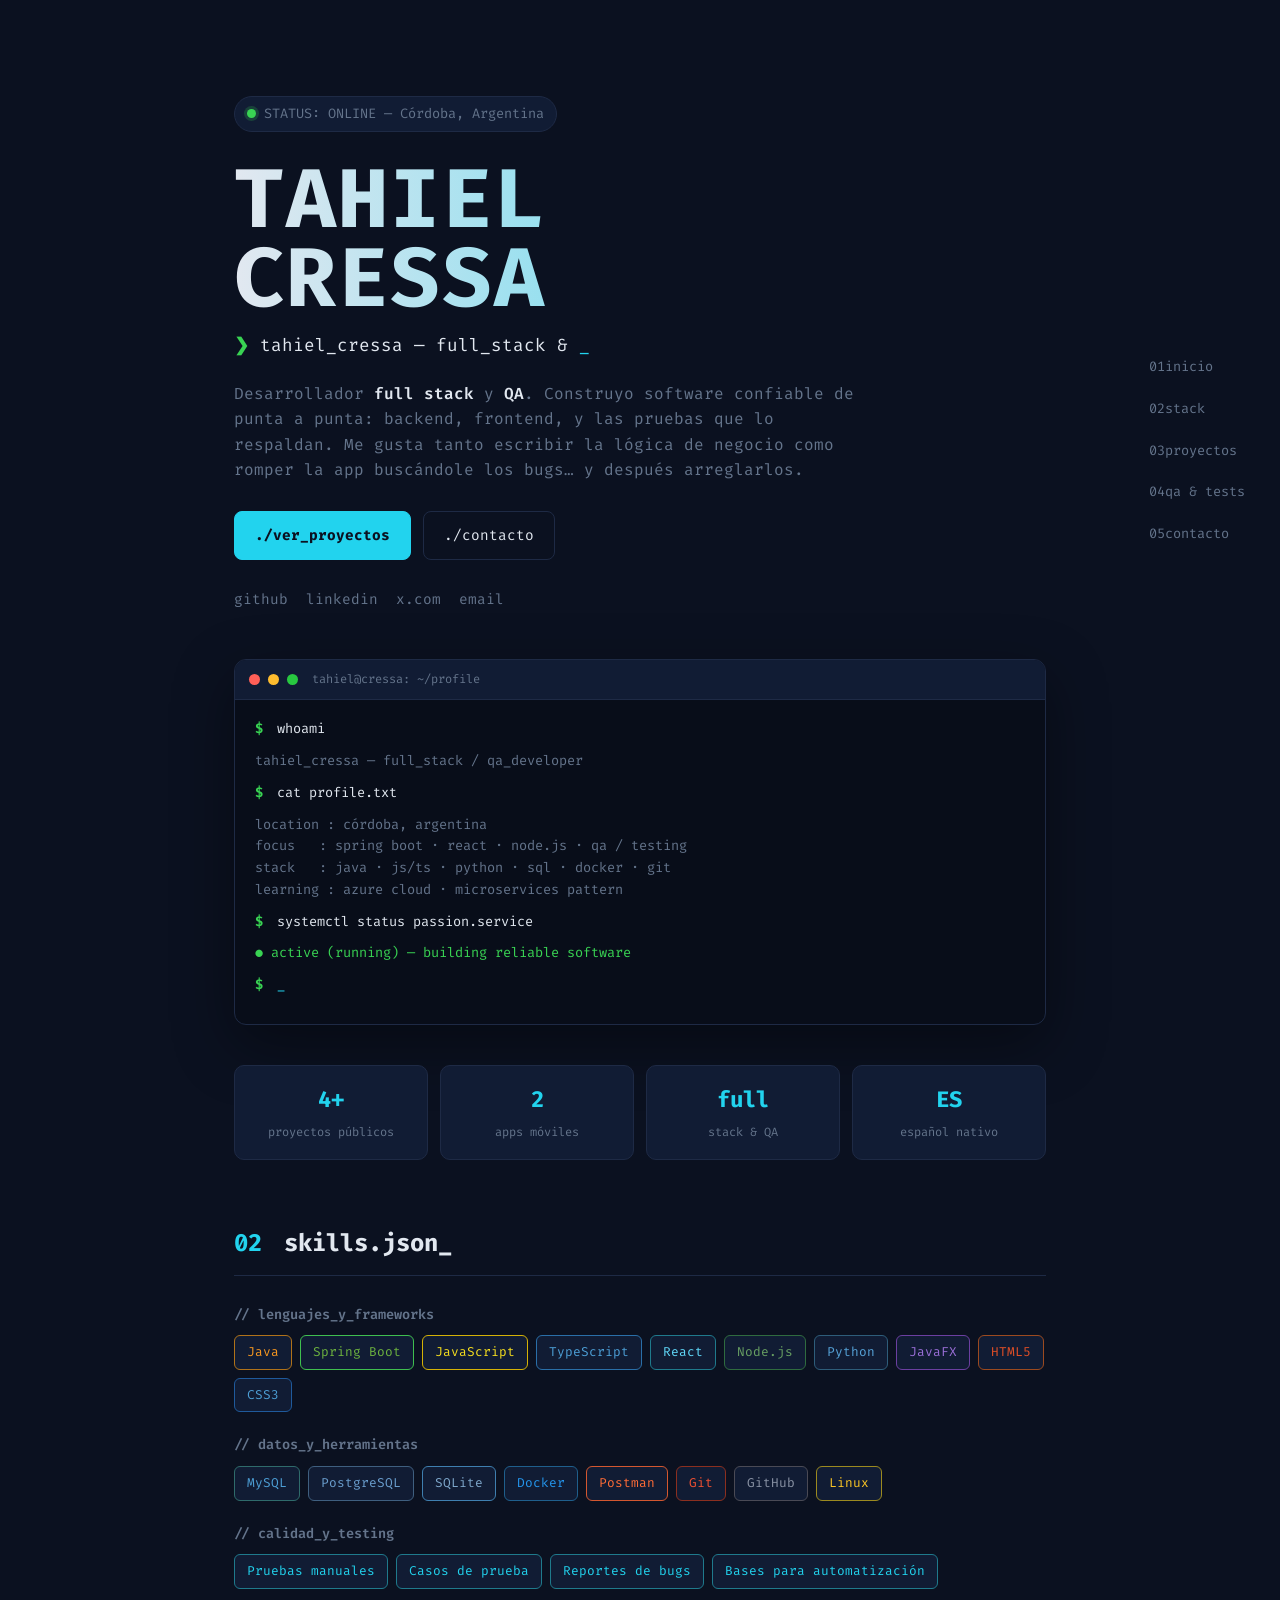
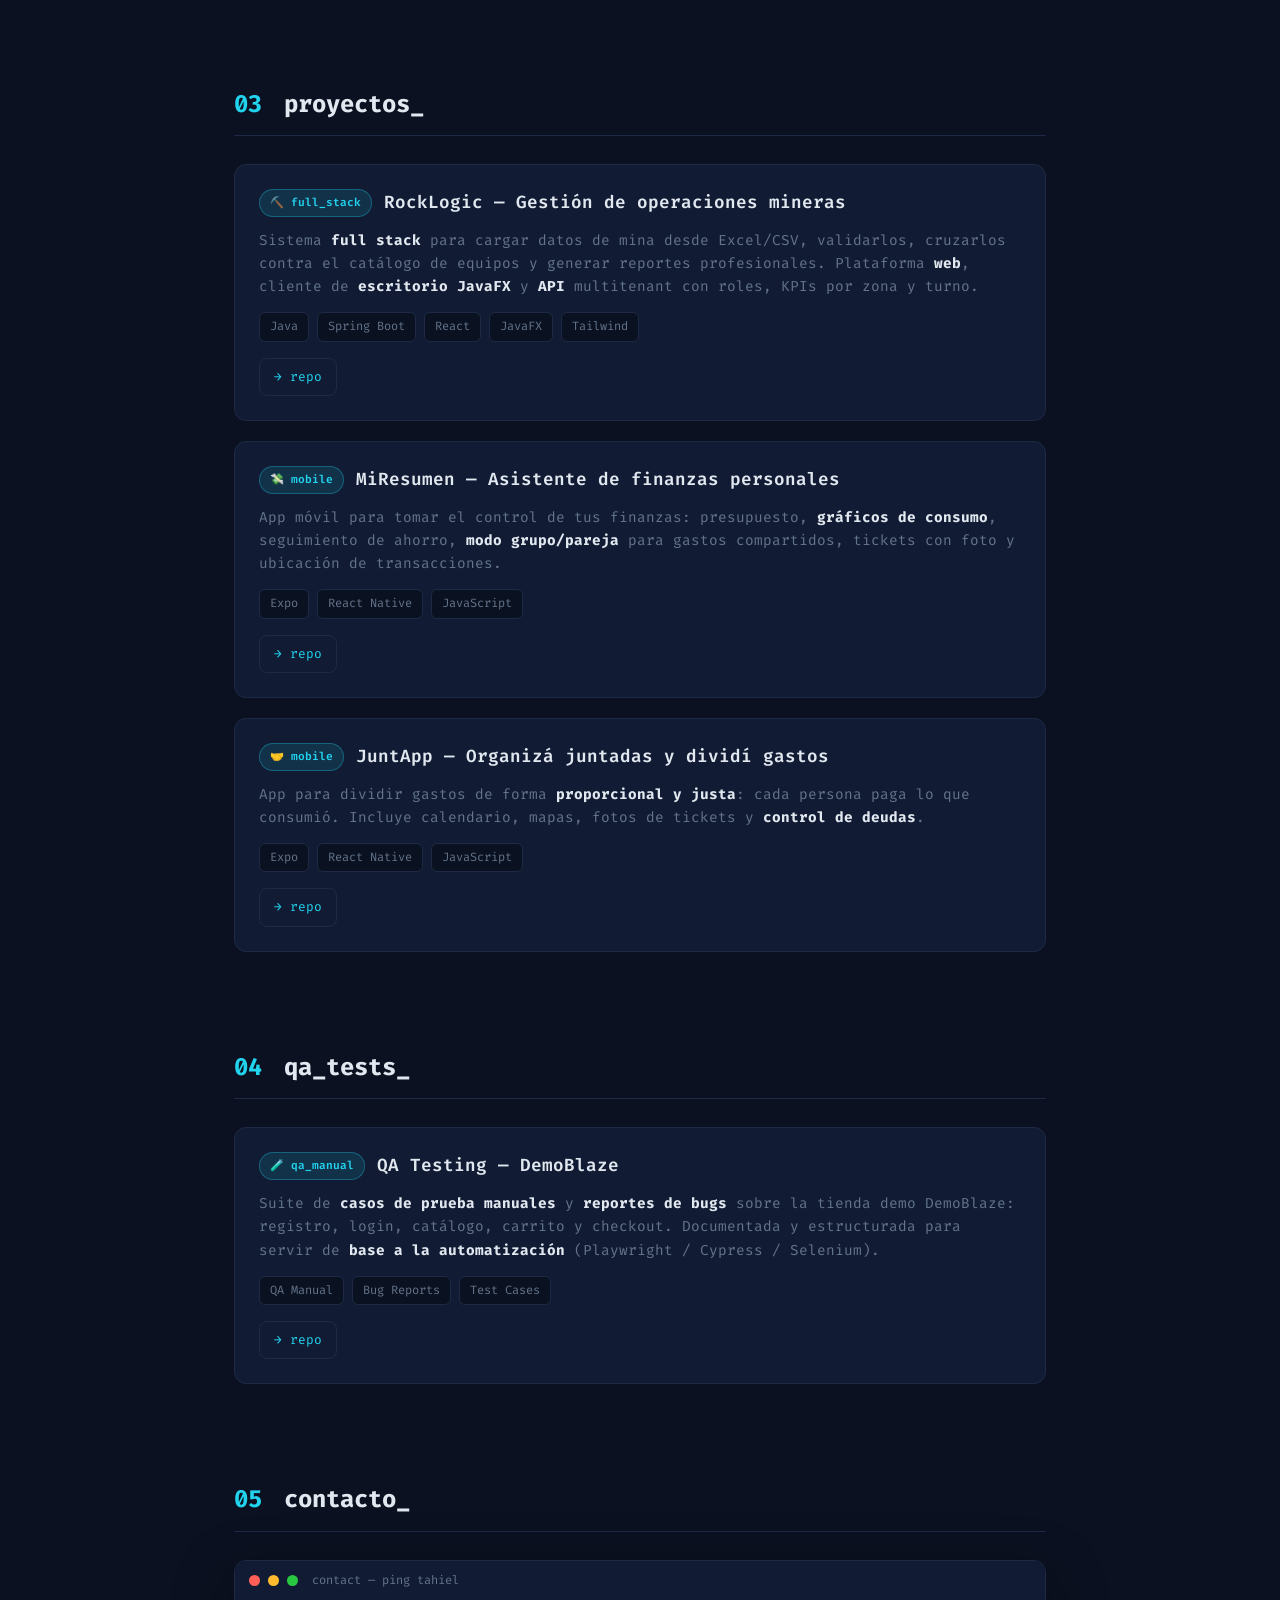
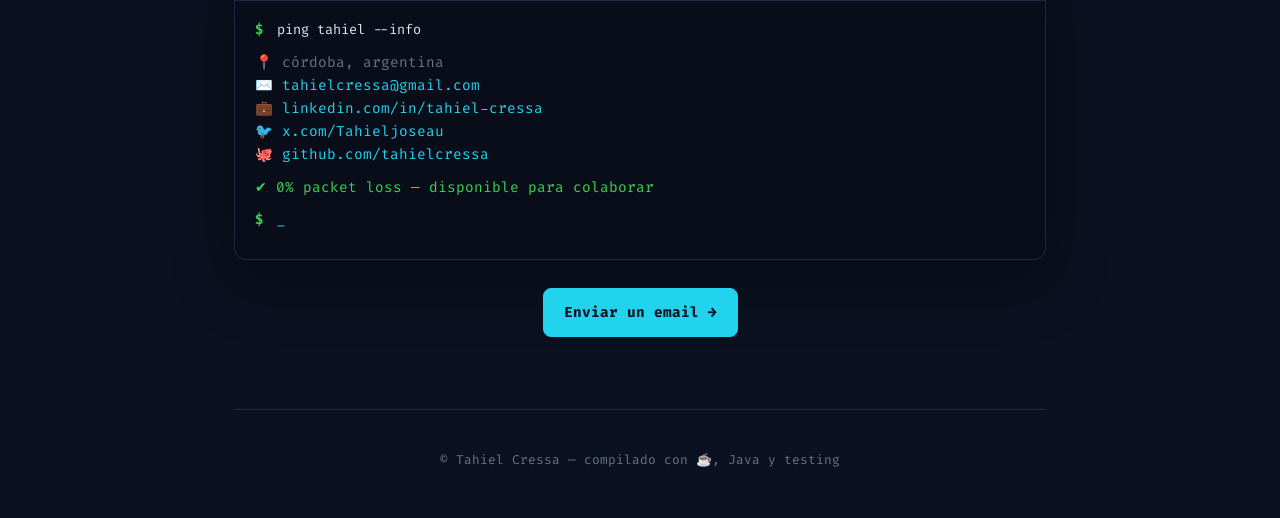
==== index.html @ 345ec2fe "Portafolio inicial - Tahiel Cressa" ====
<!DOCTYPE html>
<html lang="es">
<head>
  <meta charset="UTF-8" />
  <meta name="viewport" content="width=device-width, initial-scale=1.0" />
  <title>Tahiel Cressa — Full Stack & QA Developer</title>
  <meta name="description" content="Portafolio de Tahiel Cressa: desarrollador full stack y QA desde Córdoba, Argentina." />
  <link rel="preconnect" href="https://fonts.googleapis.com" />
  <link rel="preconnect" href="https://fonts.gstatic.com" crossorigin />
  <link href="https://fonts.googleapis.com/css2?family=Fira+Code:wght@400;500;600;700&family=Inter:wght@400;500;600;700;800&display=swap" rel="stylesheet" />
  <link rel="stylesheet" href="style.css" />
</head>
<body>

  <a class="skip-link" href="#proyectos">Ir a proyectos</a>

  <header class="sidebar">
    <nav class="nav" aria-label="Navegación principal">
      <a href="#inicio" class="nav-link">01<span>inicio</span></a>
      <a href="#acerca" class="nav-link">02<span>stack</span></a>
      <a href="#proyectos" class="nav-link">03<span>proyectos</span></a>
      <a href="#qa" class="nav-link">04<span>qa & tests</span></a>
      <a href="#contacto" class="nav-link">05<span>contacto</span></a>
    </nav>
  </header>

  <main class="content">

    <!-- ============ HERO ============ -->
    <section id="inicio" class="hero">
      <p class="status-line">
        <span class="dot"></span> STATUS: ONLINE — Córdoba, Argentina
      </p>

      <h1 class="name">TAHIEL<br />CRESSA</h1>
      <p class="subtitle">
        <span class="prompt">❯</span> <span id="typed"></span><span class="cursor">_</span>
      </p>

      <p class="intro">
        Desarrollador <strong>full stack</strong> y <strong>QA</strong>. Construyo software confiable de
        punta a punta: backend, frontend, y las pruebas que lo respaldan. Me gusta tanto escribir la
        lógica de negocio como romper la app buscándole los bugs… y después arreglarlos.
      </p>

      <div class="cta">
        <a class="btn btn-primary" href="#proyectos">./ver_proyectos</a>
        <a class="btn btn-ghost" href="#contacto">./contacto</a>
      </div>

      <div class="social">
        <a href="https://github.com/tahielcressa" target="_blank" rel="noopener" aria-label="GitHub">github</a>
        <a href="https://www.linkedin.com/in/tahiel-cressa-9344aa1b0/" target="_blank" rel="noopener" aria-label="LinkedIn">linkedin</a>
        <a href="https://x.com/Tahieljoseau" target="_blank" rel="noopener" aria-label="X">x.com</a>
        <a href="mailto:tahielcressa@gmail.com" aria-label="Email">email</a>
      </div>
    </section>

    <!-- ============ TERMINAL ============ -->
    <section class="terminal" aria-label="Terminal">
      <div class="term-bar">
        <span class="term-dot red"></span>
        <span class="term-dot yellow"></span>
        <span class="term-dot green"></span>
        <span class="term-title">tahiel@cressa: ~/profile</span>
      </div>
      <div class="term-body">
        <p><span class="term-c">$</span> whoami</p>
        <p class="term-out">tahiel_cressa — full_stack / qa_developer</p>
        <p><span class="term-c">$</span> cat profile.txt</p>
        <p class="term-out">location : córdoba, argentina<br>
        focus&nbsp;&nbsp;&nbsp;: spring boot · react · node.js · qa / testing<br>
        stack&nbsp;&nbsp;&nbsp;: java · js/ts · python · sql · docker · git<br>
        learning : azure cloud · microservices pattern</p>
        <p><span class="term-c">$</span> systemctl status passion.service</p>
        <p class="term-out term-green">● active (running) — building reliable software</p>
        <p><span class="term-c">$</span> <span class="cursor">_</span></p>
      </div>
    </section>

    <!-- ============ STATS ============ -->
    <section class="chips" aria-label="Datos rápidos">
      <div class="chip"><strong>4+</strong><span>proyectos públicos</span></div>
      <div class="chip"><strong>2</strong><span>apps móviles</span></div>
      <div class="chip"><strong>full</strong><span>stack & QA</span></div>
      <div class="chip"><strong>ES</strong><span>español nativo</span></div>
    </section>

    <!-- ============ STACK ============ -->
    <section id="acerca" class="section">
      <h2 class="section-title"><span class="num">02</span> skills.json_</h2>

      <h3 class="sub-title">// lenguajes_y_frameworks</h3>
      <div class="tags">
        <span class="tag t-java">Java</span>
        <span class="tag t-spring">Spring Boot</span>
        <span class="tag t-js">JavaScript</span>
        <span class="tag t-ts">TypeScript</span>
        <span class="tag t-react">React</span>
        <span class="tag t-node">Node.js</span>
        <span class="tag t-python">Python</span>
        <span class="tag t-javafx">JavaFX</span>
        <span class="tag t-html">HTML5</span>
        <span class="tag t-css">CSS3</span>
      </div>

      <h3 class="sub-title">// datos_y_herramientas</h3>
      <div class="tags">
        <span class="tag t-mysql">MySQL</span>
        <span class="tag t-postgres">PostgreSQL</span>
        <span class="tag t-sqlite">SQLite</span>
        <span class="tag t-docker">Docker</span>
        <span class="tag t-postman">Postman</span>
        <span class="tag t-git">Git</span>
        <span class="tag t-github">GitHub</span>
        <span class="tag t-linux">Linux</span>
      </div>

      <h3 class="sub-title">// calidad_y_testing</h3>
      <div class="tags">
        <span class="tag t-qa">Pruebas manuales</span>
        <span class="tag t-qa">Casos de prueba</span>
        <span class="tag t-qa">Reportes de bugs</span>
        <span class="tag t-qa">Bases para automatización</span>
      </div>
    </section>

    <!-- ============ PROJECTS ============ -->
    <section id="proyectos" class="section">
      <h2 class="section-title"><span class="num">03</span> proyectos_</h2>

      <article class="project">
        <div class="project-head">
          <span class="badge">⛏️ full_stack</span>
          <h3 class="project-name">RockLogic — Gestión de operaciones mineras</h3>
        </div>
        <p class="project-desc">
          Sistema <strong>full stack</strong> para cargar datos de mina desde Excel/CSV, validarlos,
          cruzarlos contra el catálogo de equipos y generar reportes profesionales. Plataforma <strong>web</strong>,
          cliente de <strong>escritorio JavaFX</strong> y <strong>API</strong> multitenant con roles, KPIs por zona y turno.
        </p>
        <div class="project-tech">
          <span>Java</span><span>Spring Boot</span><span>React</span><span>JavaFX</span><span>Tailwind</span>
        </div>
        <a class="btn btn-small" href="https://github.com/tahielcressa/RockLogic" target="_blank" rel="noopener">→ repo</a>
      </article>

      <article class="project">
        <div class="project-head">
          <span class="badge">💸 mobile</span>
          <h3 class="project-name">MiResumen — Asistente de finanzas personales</h3>
        </div>
        <p class="project-desc">
          App móvil para tomar el control de tus finanzas: presupuesto, <strong>gráficos de consumo</strong>,
          seguimiento de ahorro, <strong>modo grupo/pareja</strong> para gastos compartidos, tickets con foto
          y ubicación de transacciones.
        </p>
        <div class="project-tech">
          <span>Expo</span><span>React Native</span><span>JavaScript</span>
        </div>
        <a class="btn btn-small" href="https://github.com/tahielcressa/MiResumen" target="_blank" rel="noopener">→ repo</a>
      </article>

      <article class="project">
        <div class="project-head">
          <span class="badge">🤝 mobile</span>
          <h3 class="project-name">JuntApp — Organizá juntadas y dividí gastos</h3>
        </div>
        <p class="project-desc">
          App para dividir gastos de forma <strong>proporcional y justa</strong>: cada persona paga lo que consumió.
          Incluye calendario, mapas, fotos de tickets y <strong>control de deudas</strong>.
        </p>
        <div class="project-tech">
          <span>Expo</span><span>React Native</span><span>JavaScript</span>
        </div>
        <a class="btn btn-small" href="https://github.com/tahielcressa/JuntApp" target="_blank" rel="noopener">→ repo</a>
      </article>
    </section>

    <!-- ============ QA ============ -->
    <section id="qa" class="section">
      <h2 class="section-title"><span class="num">04</span> qa_tests_</h2>

      <article class="project">
        <div class="project-head">
          <span class="badge">🧪 qa_manual</span>
          <h3 class="project-name">QA Testing — DemoBlaze</h3>
        </div>
        <p class="project-desc">
          Suite de <strong>casos de prueba manuales</strong> y <strong>reportes de bugs</strong> sobre la tienda demo
          DemoBlaze: registro, login, catálogo, carrito y checkout. Documentada y estructurada para servir de
          <strong>base a la automatización</strong> (Playwright / Cypress / Selenium).
        </p>
        <div class="project-tech">
          <span>QA Manual</span><span>Bug Reports</span><span>Test Cases</span>
        </div>
        <a class="btn btn-small" href="https://github.com/tahielcressa/QA-Testing-DemoBlaze" target="_blank" rel="noopener">→ repo</a>
      </article>
    </section>

    <!-- ============ CONTACT ============ -->
    <section id="contacto" class="section">
      <h2 class="section-title"><span class="num">05</span> contacto_</h2>

      <div class="terminal contact-terminal" aria-label="Contacto">
        <div class="term-bar">
          <span class="term-dot red"></span>
          <span class="term-dot yellow"></span>
          <span class="term-dot green"></span>
          <span class="term-title">contact — ping tahiel</span>
        </div>
        <div class="term-body">
          <p><span class="term-c">$</span> ping tahiel --info</p>
          <p class="term-out">📍 córdoba, argentina<br>
          ✉️  <a href="mailto:tahielcressa@gmail.com">tahielcressa@gmail.com</a><br>
          💼  <a href="https://www.linkedin.com/in/tahiel-cressa-9344aa1b0/" target="_blank" rel="noopener">linkedin.com/in/tahiel-cressa</a><br>
          🐦  <a href="https://x.com/Tahieljoseau" target="_blank" rel="noopener">x.com/Tahieljoseau</a><br>
          🐙  <a href="https://github.com/tahielcressa" target="_blank" rel="noopener">github.com/tahielcressa</a></p>
          <p class="term-out term-green">✔ 0% packet loss — disponible para colaborar</p>
          <p><span class="term-c">$</span> <span class="cursor">_</span></p>
        </div>
      </div>

      <div class="contact-actions">
        <a class="btn btn-primary" href="mailto:tahielcressa@gmail.com">Enviar un email →</a>
      </div>
    </section>

    <footer class="footer">
      <p>© Tahiel Cressa — compilado con ☕, Java y testing</p>
    </footer>

  </main>

  <script src="script.js"></script>
</body>
</html>
---- style.css ----
:root {
  --bg: #0b1120;
  --bg-soft: #0f172a;
  --bg-card: #111c34;
  --border: #1e2a45;
  --text: #e2e8f0;
  --muted: #64748b;
  --accent: #22d3ee;
  --accent-dim: rgba(34, 211, 238, 0.12);
  --green: #39d353;
  --mono: "Fira Code", ui-monospace, SFMono-Regular, Menlo, Consolas, monospace;
  --sans: "Inter", -apple-system, BlinkMacSystemFont, "Segoe UI", sans-serif;
}

* { margin: 0; padding: 0; box-sizing: border-box; }

html { scroll-behavior: smooth; scroll-padding-top: 24px; }

body {
  background:
    radial-gradient(1200px 600px at 80% -10%, rgba(34, 211, 238, 0.08), transparent 60%),
    radial-gradient(900px 500px at -10% 110%, rgba(57, 211, 83, 0.05), transparent 60%),
    var(--bg);
  color: var(--text);
  font-family: var(--mono);
  line-height: 1.6;
  min-height: 100vh;
}

::selection { background: var(--accent); color: #0b1120; }

a { color: var(--accent); text-decoration: none; }
a:hover { text-decoration: underline; }

.skip-link {
  position: absolute;
  left: -9999px;
  top: 0;
  background: var(--accent);
  color: #0b1120;
  padding: 8px 14px;
  border-radius: 0 0 8px 0;
  z-index: 100;
}
.skip-link:focus { left: 0; }

/* ---------- sidebar ---------- */
.sidebar {
  position: fixed;
  top: 50%;
  right: 24px;
  transform: translateY(-50%);
  z-index: 50;
}
.nav { display: flex; flex-direction: column; gap: 6px; }
.nav-link {
  color: var(--muted);
  font-size: 0.85rem;
  padding: 6px 10px;
  border: 1px solid transparent;
  border-radius: 8px;
  transition: 0.2s;
  writing-mode: horizontal-tb;
  text-align: left;
  display: block;
}
.nav-link:hover, .nav-link:focus { color: var(--accent); border-color: var(--border); text-decoration: none; }

/* ---------- layout ---------- */
.content {
  max-width: 860px;
  margin: 0 auto;
  padding: 64px 24px 0;
}

/* ---------- hero ---------- */
.hero { padding-top: 32px; margin-bottom: 48px; }

.status-line {
  display: inline-flex;
  align-items: center;
  gap: 8px;
  color: var(--muted);
  font-size: 0.85rem;
  border: 1px solid var(--border);
  background: var(--bg-card);
  padding: 6px 12px;
  border-radius: 999px;
  margin-bottom: 28px;
}
.dot {
  width: 9px; height: 9px;
  border-radius: 50%;
  background: var(--green);
  box-shadow: 0 0 0 3px rgba(57, 211, 83, 0.2);
  animation: pulse 2s infinite;
}
@keyframes pulse {
  0%, 100% { box-shadow: 0 0 0 3px rgba(57, 211, 83, 0.2); }
  50% { box-shadow: 0 0 0 6px rgba(57, 211, 83, 0.05); }
}

.name {
  font-size: clamp(2.8rem, 9vw, 5.2rem);
  font-weight: 700;
  line-height: 0.95;
  letter-spacing: 2px;
  background: linear-gradient(90deg, #e2e8f0 0%, var(--accent) 100%);
  -webkit-background-clip: text;
  background-clip: text;
  -webkit-text-fill-color: transparent;
  color: transparent;
}

.subtitle {
  margin-top: 14px;
  font-size: 1.1rem;
  min-height: 1.8rem;
}
.prompt { color: var(--green); font-weight: 600; }
.cursor {
  display: inline-block;
  width: 0.6em;
  color: var(--accent);
  animation: blink 1s step-end infinite;
}
@keyframes blink { 50% { opacity: 0; } }

.intro { margin-top: 20px; color: var(--muted); max-width: 640px; }
.intro strong { color: var(--text); font-weight: 600; }

.cta { margin-top: 28px; display: flex; gap: 12px; flex-wrap: wrap; }
.btn {
  font-family: var(--mono);
  font-size: 0.9rem;
  padding: 12px 20px;
  border-radius: 8px;
  border: 1px solid var(--border);
  cursor: pointer;
  transition: 0.2s;
  display: inline-block;
}
.btn-primary {
  background: var(--accent);
  color: #0b1120;
  font-weight: 700;
  border-color: var(--accent);
}
.btn-primary:hover { background: #67e8f9; text-decoration: none; }
.btn-ghost { color: var(--text); }
.btn-ghost:hover { border-color: var(--accent); color: var(--accent); text-decoration: none; }
.btn-small { padding: 8px 14px; font-size: 0.8rem; }

.social { margin-top: 28px; display: flex; gap: 18px; flex-wrap: wrap; }
.social a { color: var(--muted); font-size: 0.9rem; }
.social a:hover { color: var(--accent); text-decoration: none; }

/* ---------- terminal widget ---------- */
.terminal {
  background: #080d19;
  border: 1px solid var(--border);
  border-radius: 12px;
  overflow: hidden;
  margin: 40px 0;
  box-shadow: 0 20px 60px rgba(0, 0, 0, 0.4);
}
.term-bar {
  display: flex;
  align-items: center;
  gap: 8px;
  padding: 10px 14px;
  background: var(--bg-card);
  border-bottom: 1px solid var(--border);
}
.term-dot { width: 11px; height: 11px; border-radius: 50%; }
.red { background: #ff5f57; }
.yellow { background: #febc2e; }
.green { background: #28c840; }
.term-title { color: var(--muted); font-size: 0.75rem; margin-left: 6px; }
.term-body { padding: 18px 20px; font-size: 0.85rem; overflow-x: auto; }
.term-body p { margin-bottom: 10px; }
.term-c { color: var(--green); font-weight: 700; margin-right: 6px; }
.term-out { color: var(--muted); }
.term-green { color: var(--green); }
.term-body a { color: var(--accent); }

/* ---------- chips ---------- */
.chips {
  display: grid;
  grid-template-columns: repeat(4, 1fr);
  gap: 12px;
  margin: 40px 0;
}
.chip {
  background: var(--bg-card);
  border: 1px solid var(--border);
  border-radius: 10px;
  padding: 16px;
  text-align: center;
}
.chip strong { display: block; font-size: 1.4rem; color: var(--accent); }
.chip span { font-size: 0.75rem; color: var(--muted); }

/* ---------- sections ---------- */
.section { padding-top: 24px; margin-bottom: 72px; }

.section-title {
  font-size: 1.5rem;
  margin-bottom: 28px;
  padding-bottom: 12px;
  border-bottom: 1px solid var(--border);
}
.num { color: var(--accent); margin-right: 8px; }

.sub-title {
  color: var(--muted);
  font-size: 0.85rem;
  font-weight: 600;
  margin: 22px 0 10px;
}

.tags { display: flex; flex-wrap: wrap; gap: 8px; }
.tag {
  font-size: 0.8rem;
  padding: 6px 12px;
  border-radius: 6px;
  border: 1px solid var(--border);
  background: var(--bg-card);
  color: var(--text);
  transition: 0.15s;
}
.tag:hover { transform: translateY(-2px); }

.t-java { border-color: #b07219; color: #f89820; }
.t-spring { border-color: #3fbf4f; color: #6db33f; }
.t-js { border-color: #d4b106; color: #f7df1e; }
.t-ts { border-color: #2a6fa8; color: #4d9fd6; }
.t-react { border-color: #1f7a8c; color: #61dafb; }
.t-node { border-color: #2f6b3f; color: #68a063; }
.t-python { border-color: #2e5d7a; color: #56a3d8; }
.t-javafx { border-color: #6b3fa0; color: #9a6fd8; }
.t-html { border-color: #9c4a1f; color: #e34f26; }
.t-css { border-color: #1f5a9c; color: #4d9fd6; }
.t-mysql { border-color: #2f6b6b; color: #4d9fd6; }
.t-postgres { border-color: #3f5f7f; color: #6b9fcf; }
.t-sqlite { border-color: #3f7faf; color: #7fa8cc; }
.t-docker { border-color: #1f5f8c; color: #2496ed; }
.t-postman { border-color: #d4572f; color: #ff6c37; }
.t-git { border-color: #8c2f1f; color: #f05032; }
.t-github { border-color: #4a4a55; color: #8a93a5; }
.t-linux { border-color: #9c8a1f; color: #fcc624; }
.t-qa { border-color: #1f7a8c; color: #22d3ee; }

/* ---------- projects ---------- */
.project {
  background: var(--bg-card);
  border: 1px solid var(--border);
  border-radius: 12px;
  padding: 24px;
  margin-bottom: 20px;
  transition: 0.2s;
}
.project:hover { border-color: var(--accent); transform: translateY(-2px); }

.project-head { display: flex; align-items: center; gap: 12px; flex-wrap: wrap; margin-bottom: 12px; }
.badge {
  font-size: 0.7rem;
  font-weight: 600;
  padding: 4px 10px;
  border-radius: 999px;
  background: var(--accent-dim);
  border: 1px solid rgba(34, 211, 238, 0.3);
  color: var(--accent);
  white-space: nowrap;
}
.project-name { font-size: 1.1rem; font-weight: 600; }
.project-desc { color: var(--muted); font-size: 0.9rem; margin-bottom: 14px; }
.project-desc strong { color: var(--text); }
.project-tech { display: flex; flex-wrap: wrap; gap: 8px; margin-bottom: 16px; }
.project-tech span {
  font-size: 0.75rem;
  padding: 4px 10px;
  border-radius: 6px;
  background: #0a1120;
  border: 1px solid var(--border);
  color: var(--muted);
}

/* ---------- contact ---------- */
.contact-terminal { margin: 0 0 28px; }
.contact-terminal .term-out { font-size: 0.9rem; }
.contact-actions { text-align: center; }

/* ---------- footer ---------- */
.footer {
  text-align: center;
  color: var(--muted);
  font-size: 0.8rem;
  padding: 40px 0 48px;
  border-top: 1px solid var(--border);
}

/* ---------- responsive ---------- */
@media (max-width: 900px) {
  .sidebar { display: none; }
  .nav { flex-direction: row; justify-content: center; gap: 10px; }
}

@media (max-width: 600px) {
  .content { padding: 32px 18px 0; }
  .chips { grid-template-columns: repeat(2, 1fr); }
  .name { font-size: 2.6rem; }
}
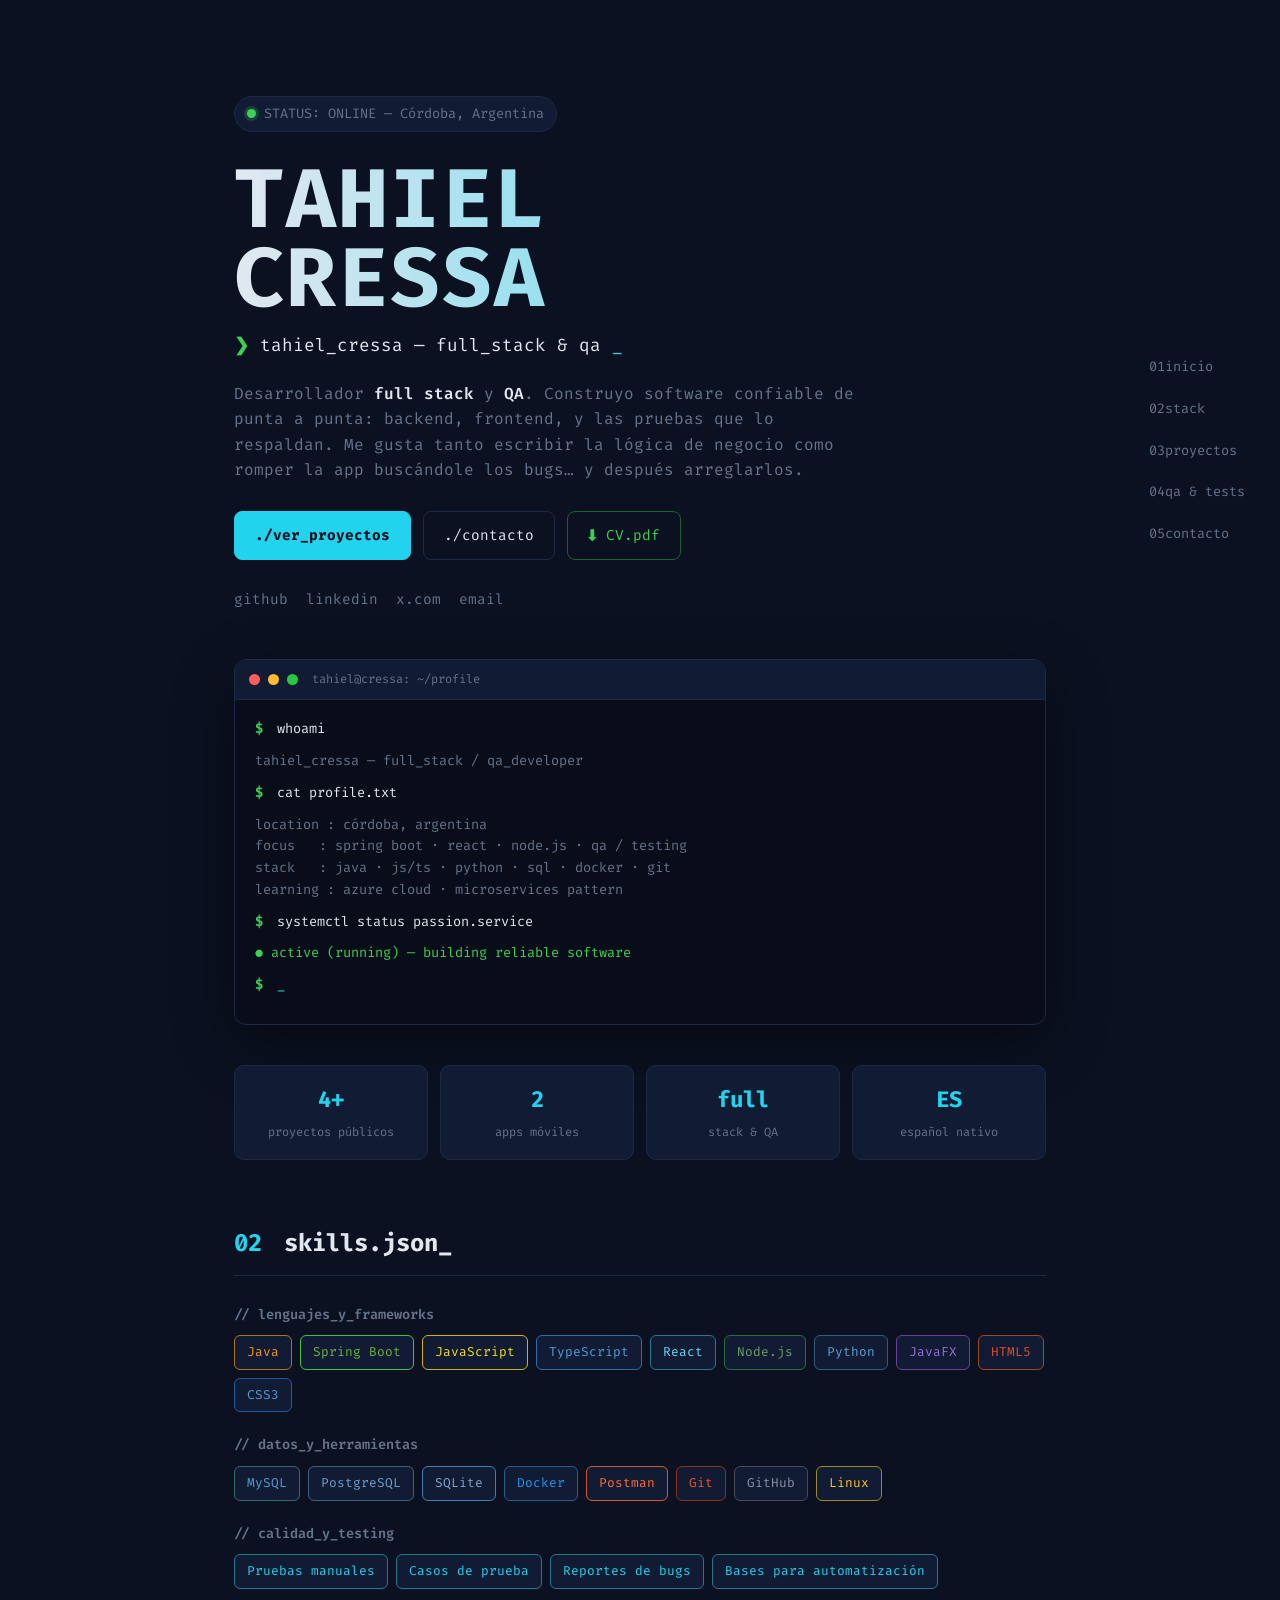
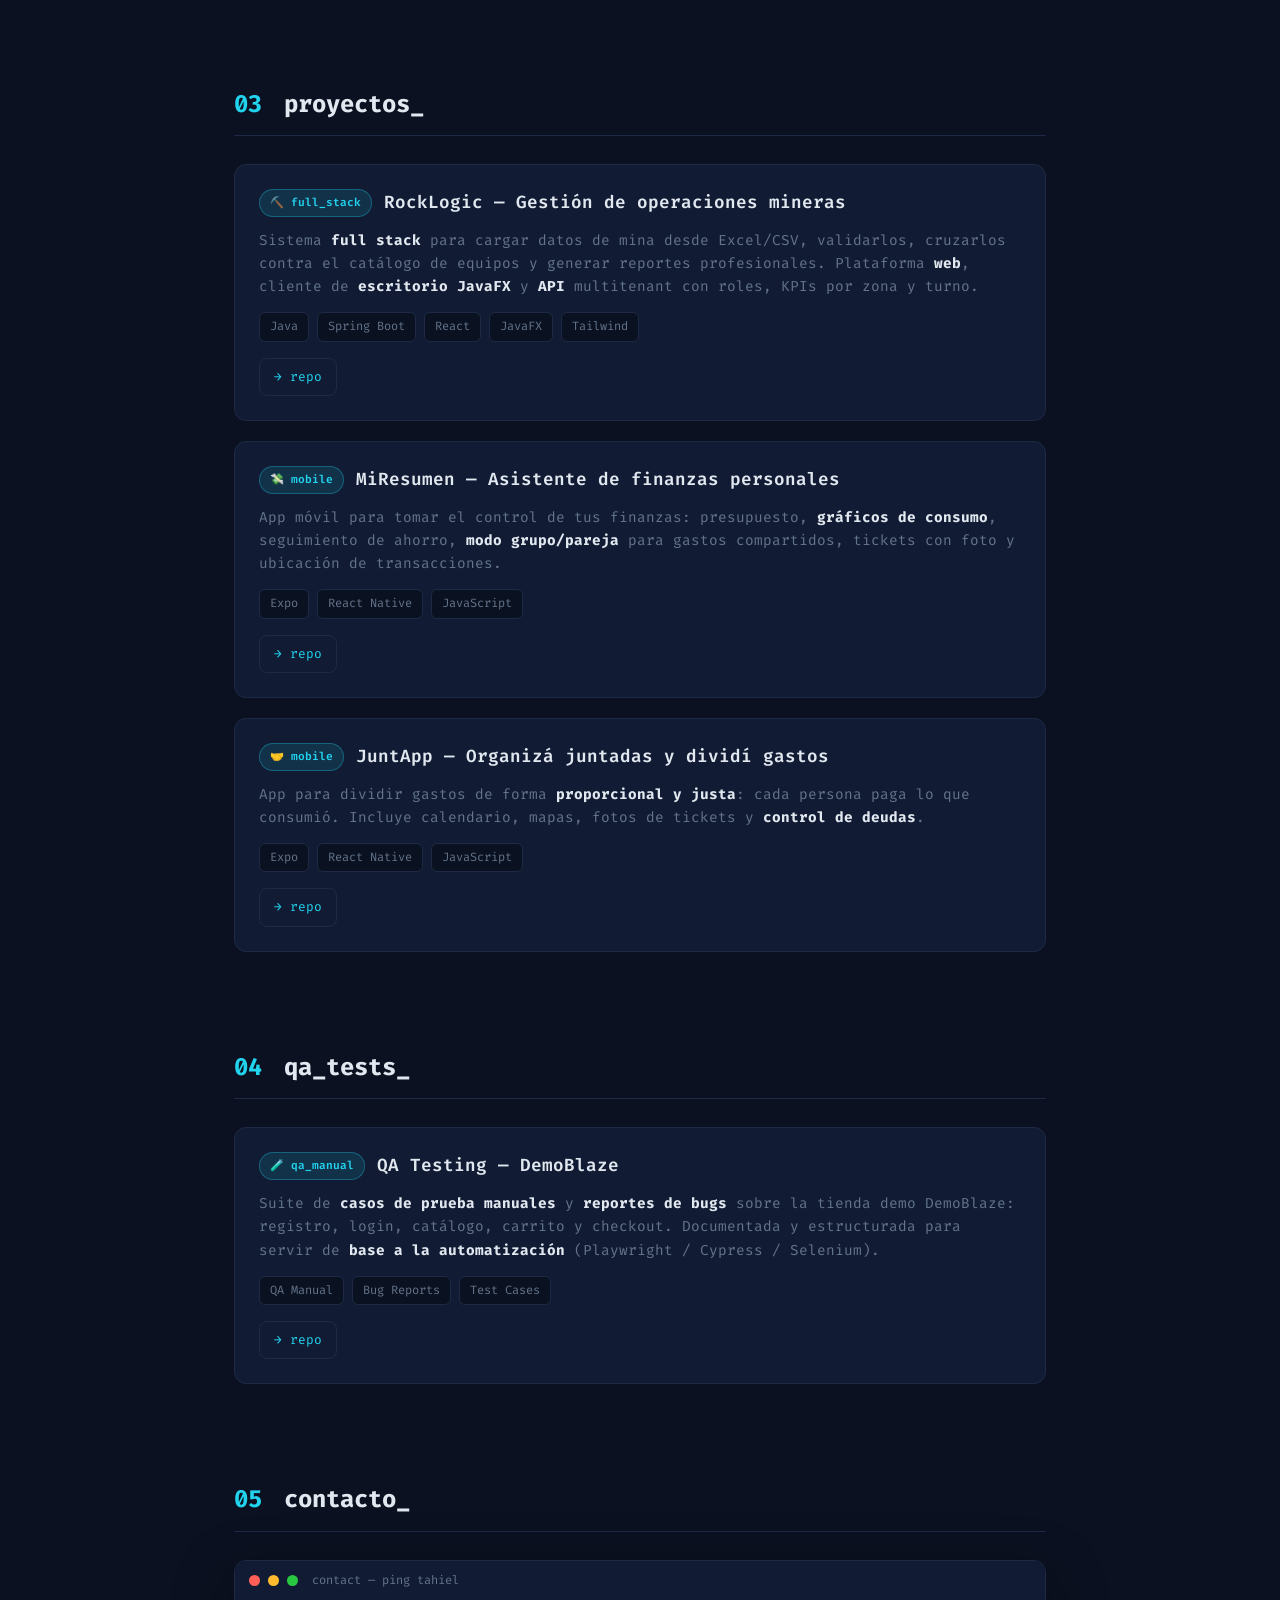
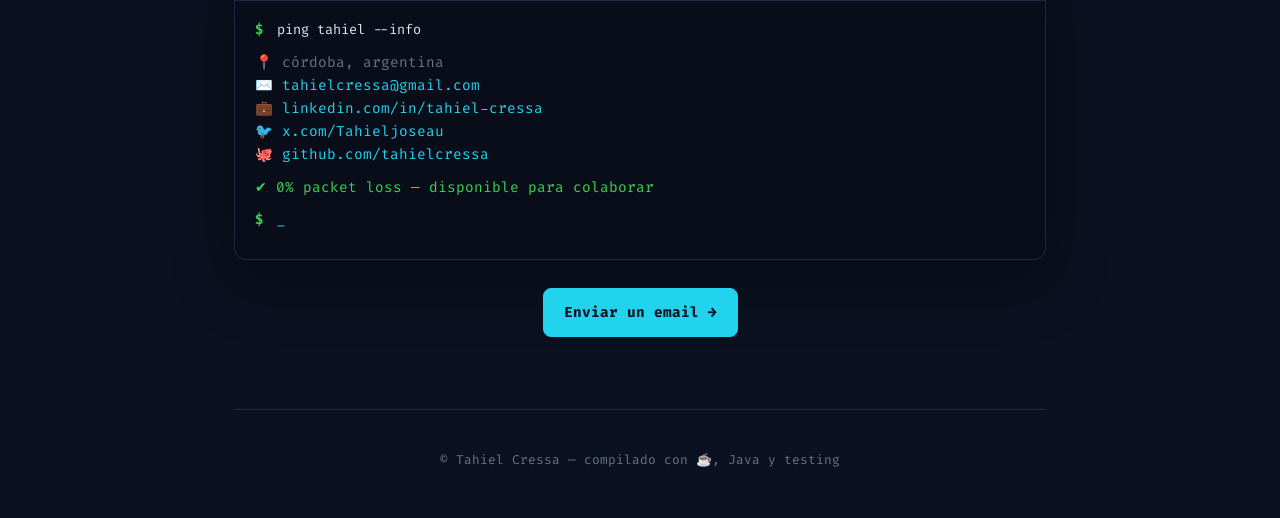
==== commit 1d0ec1dc: "Agrega CV descargable" ====
--- a/index.html
+++ b/index.html
@@ -46,6 +46,7 @@
       <div class="cta">
         <a class="btn btn-primary" href="#proyectos">./ver_proyectos</a>
         <a class="btn btn-ghost" href="#contacto">./contacto</a>
+        <a class="btn btn-download" href="CV-Tahiel-Cressa.pdf" download>⬇ CV.pdf</a>
       </div>
 
       <div class="social">
--- a/style.css
+++ b/style.css
@@ -149,6 +149,11 @@
 .btn-primary:hover { background: #67e8f9; text-decoration: none; }
 .btn-ghost { color: var(--text); }
 .btn-ghost:hover { border-color: var(--accent); color: var(--accent); text-decoration: none; }
+.btn-download {
+  color: var(--green);
+  border-color: rgba(57, 211, 83, 0.4);
+}
+.btn-download:hover { border-color: var(--green); text-decoration: none; }
 .btn-small { padding: 8px 14px; font-size: 0.8rem; }
 
 .social { margin-top: 28px; display: flex; gap: 18px; flex-wrap: wrap; }
